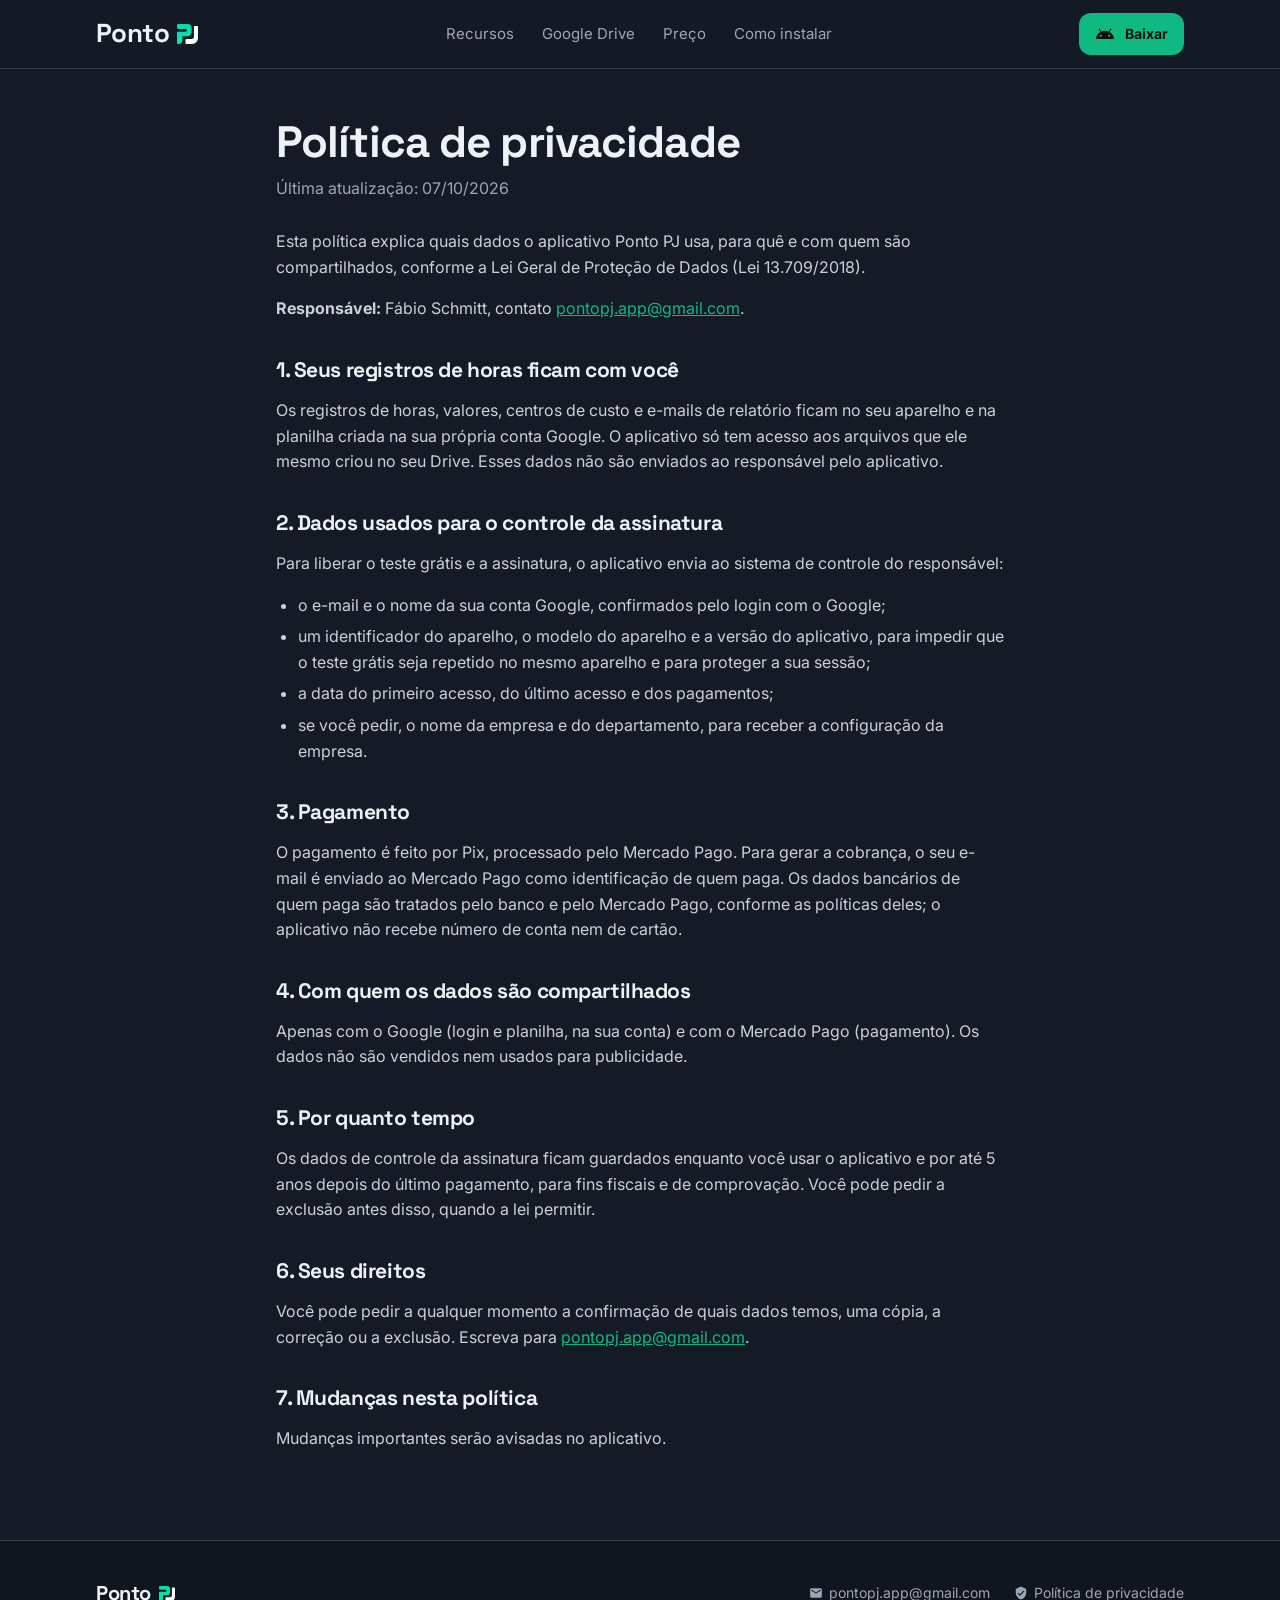
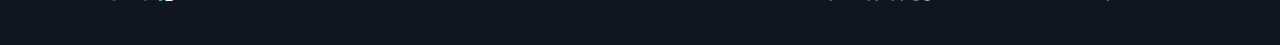
==== privacidade.html @ 57345342 "Site: marca como no app ("Ponto" + monograma PJ), sem o ícone e o PJ repetidos Co-Authored-By: Claud" ====
<!doctype html>
<html lang="pt-BR">
<head>
<meta charset="utf-8">
<meta name="viewport" content="width=device-width, initial-scale=1">
<title>Política de privacidade · Ponto PJ</title>
<meta name="description" content="Quais dados o Ponto PJ usa, para quê e com quem são compartilhados.">
<meta name="theme-color" content="#141B26">
<link rel="icon" href="icone.svg" type="image/svg+xml">
<link rel="preconnect" href="https://fonts.googleapis.com">
<link rel="preconnect" href="https://fonts.gstatic.com" crossorigin>
<link rel="stylesheet" href="https://fonts.googleapis.com/css2?family=Inter:wght@400;500;600;700&family=Space+Grotesk:wght@700&family=Noto+Sans+Mono:wght@400;700&display=swap">
<link rel="stylesheet" href="estilo.css?v=6">
</head>
<body>

<svg width="0" height="0" style="position:absolute" aria-hidden="true">
  <symbol id="i-mail" viewBox="0 0 24 24"><path d="M20,4H4c-1.1,0 -1.99,0.9 -1.99,2L2,18c0,1.1 0.9,2 2,2h16c1.1,0 2,-0.9 2,-2V6c0,-1.1 -0.9,-2 -2,-2zM20,8l-8,5 -8,-5V6l8,5 8,-5v2z"/></symbol>
  <symbol id="i-escudo" viewBox="0 0 24 24"><path d="M12,1L3,5v6c0,5.55 3.84,10.74 9,12 5.16,-1.26 9,-6.45 9,-12V5l-9,-4zM10,17l-4,-4 1.41,-1.41L10,14.17l6.59,-6.59L18,9l-8,8z"/></symbol>
  <symbol id="i-android" viewBox="0 0 24 24"><path d="M17.6,9.48l1.84,-3.18c0.16,-0.31 0.04,-0.69 -0.26,-0.85c-0.29,-0.15 -0.65,-0.06 -0.83,0.22l-1.88,3.24c-2.86,-1.21 -6.08,-1.21 -8.94,0L5.65,5.67c-0.19,-0.29 -0.58,-0.38 -0.87,-0.2C4.5,5.65 4.41,6.01 4.56,6.3L6.4,9.48C3.3,11.25 1.28,14.44 1,18h22C22.72,14.44 20.7,11.25 17.6,9.48zM7,15.25c-0.69,0 -1.25,-0.56 -1.25,-1.25c0,-0.69 0.56,-1.25 1.25,-1.25S8.25,13.31 8.25,14C8.25,14.69 7.69,15.25 7,15.25zM17,15.25c-0.69,0 -1.25,-0.56 -1.25,-1.25c0,-0.69 0.56,-1.25 1.25,-1.25s1.25,0.56 1.25,1.25C18.25,14.69 17.69,15.25 17,15.25z"/></symbol>
</svg>

<header>
  <div class="largura">
    <a class="marca" href="./">Ponto<img src="monograma.svg" alt="PJ"></a>
    <nav>
      <a href="./#recursos">Recursos</a>
      <a href="./#drive">Google Drive</a>
      <a href="./#preco">Preço</a>
      <a href="./#instalar">Como instalar</a>
    </nav>
    <a class="botao pequeno" href="./#baixar"><svg class="i"><use href="#i-android"/></svg>Baixar</a>
  </div>
</header>

<main class="documento">
  <h1>Política de privacidade</h1>
  <p class="data">Última atualização: 07/10/2026</p>

<p>Esta política explica quais dados o aplicativo Ponto PJ usa, para quê e com quem são compartilhados,
  conforme a Lei Geral de Proteção de Dados (Lei 13.709/2018).</p>
<p><b>Responsável:</b> Fábio Schmitt, contato <a href="mailto:pontopj.app@gmail.com">pontopj.app@gmail.com</a>.</p>

<h2>1. Seus registros de horas ficam com você</h2>
<p>Os registros de horas, valores, centros de custo e e-mails de relatório ficam no seu aparelho e na planilha
  criada na sua própria conta Google. O aplicativo só tem acesso aos arquivos que ele mesmo criou no seu Drive.
  Esses dados não são enviados ao responsável pelo aplicativo.</p>

<h2>2. Dados usados para o controle da assinatura</h2>
<p>Para liberar o teste grátis e a assinatura, o aplicativo envia ao sistema de controle do responsável:</p>
<ul>
  <li>o e-mail e o nome da sua conta Google, confirmados pelo login com o Google;</li>
  <li>um identificador do aparelho, o modelo do aparelho e a versão do aplicativo, para impedir que o teste
    grátis seja repetido no mesmo aparelho e para proteger a sua sessão;</li>
  <li>a data do primeiro acesso, do último acesso e dos pagamentos;</li>
  <li>se você pedir, o nome da empresa e do departamento, para receber a configuração da empresa.</li>
</ul>

<h2>3. Pagamento</h2>
<p>O pagamento é feito por Pix, processado pelo Mercado Pago. Para gerar a cobrança, o seu e-mail é enviado ao
  Mercado Pago como identificação de quem paga. Os dados bancários de quem paga são tratados pelo banco e pelo
  Mercado Pago, conforme as políticas deles; o aplicativo não recebe número de conta nem de cartão.</p>

<h2>4. Com quem os dados são compartilhados</h2>
<p>Apenas com o Google (login e planilha, na sua conta) e com o Mercado Pago (pagamento). Os dados não são
  vendidos nem usados para publicidade.</p>

<h2>5. Por quanto tempo</h2>
<p>Os dados de controle da assinatura ficam guardados enquanto você usar o aplicativo e por até 5 anos depois do
  último pagamento, para fins fiscais e de comprovação. Você pode pedir a exclusão antes disso, quando a lei
  permitir.</p>

<h2>6. Seus direitos</h2>
<p>Você pode pedir a qualquer momento a confirmação de quais dados temos, uma cópia, a correção ou a exclusão.
  Escreva para <a href="mailto:pontopj.app@gmail.com">pontopj.app@gmail.com</a>.</p>

<h2>7. Mudanças nesta política</h2>
<p>Mudanças importantes serão avisadas no aplicativo.</p>
</main>

<footer>
  <div class="largura">
    <a class="marca" href="./">Ponto<img src="monograma.svg" alt="PJ"></a>
    <div class="links">
      <a href="mailto:pontopj.app@gmail.com"><svg class="i"><use href="#i-mail"/></svg>pontopj.app@gmail.com</a>
      <a href="privacidade.html" class="atual"><svg class="i"><use href="#i-escudo"/></svg>Política de privacidade</a>
    </div>
  </div>
</footer>
</body>
</html>
---- estilo.css ----
/* Mesmas cores do app (res/values/colors.xml) */
:root {
  --bg: #141B26; --bg2: #10161F; --panel: #1C2532; --panel2: #232E3D; --line: #2F3B4C;
  --ink: #EEF1F5; --ink-dim: #9AA7B8; --ink-soft: #C9D1DC;
  --run: #10B981; --run-dim: #0D3D31; --stop: #E2574C; --stop-dim: #4A2320;
  --amber: #E0A13A; --amber-dim: #4A3A1A;
  --titulo: "Space Grotesk", system-ui, sans-serif;
  --mono: "Noto Sans Mono", ui-monospace, "Droid Sans Mono", monospace;
}
* { box-sizing: border-box; }
html { -webkit-text-size-adjust: 100%; scroll-behavior: smooth; }
body { margin: 0; background: var(--bg); color: var(--ink); font: 16px/1.6 Inter, system-ui, -apple-system, "Segoe UI", Roboto, sans-serif; -webkit-font-smoothing: antialiased; }
a { color: var(--run); }
svg.i { width: 1em; height: 1em; fill: currentColor; flex: none; }
.largura { max-width: 1120px; margin: 0 auto; padding: 0 16px; }
section { padding: 80px 0; }
.alt { background: var(--bg2); border-top: 1px solid var(--line); border-bottom: 1px solid var(--line); }
h1, h2, h3 { font-family: var(--titulo); line-height: 1.15; letter-spacing: -0.02em; margin: 0; }
h2 { font-size: clamp(28px, 4vw, 38px); margin-bottom: 12px; }
.centro { text-align: center; max-width: 760px; margin: 0 auto 48px; }
.centro p { color: var(--ink-dim); font-size: 18px; margin: 0; text-wrap: balance; }
.selo { display: inline-flex; align-items: center; gap: 8px; padding: 6px 14px; border-radius: 999px; font-size: 13px; font-weight: 600;
  background: var(--run-dim); color: var(--run); border: 1px solid rgba(16,185,129,.35); margin-bottom: 20px; }
.selo .ponto { width: 8px; height: 8px; border-radius: 50%; background: var(--run); animation: pulsa 1.6s ease-in-out infinite; }
@keyframes pulsa { 50% { opacity: .35; } }

.botao { display: inline-flex; align-items: center; justify-content: center; gap: 10px; background: var(--run); color: #08130F;
  font-weight: 700; text-decoration: none; padding: 15px 26px; border-radius: 14px; transition: filter .15s, transform .15s;
  box-shadow: 0 10px 30px -10px rgba(16,185,129,.6); }
.botao:hover { filter: brightness(1.08); transform: translateY(-1px); }
.botao svg { width: 20px; height: 20px; }
.botao.pequeno { padding: 10px 16px; border-radius: 12px; font-size: 14px; box-shadow: none; }
.botao.sec { background: var(--panel); color: var(--ink-soft); border: 1px solid var(--line); box-shadow: none; font-weight: 600; }

/* Topo */
header { position: sticky; top: 0; z-index: 10; background: rgba(20,27,38,.85); backdrop-filter: blur(12px); -webkit-backdrop-filter: blur(12px); border-bottom: 1px solid var(--line); }
header .largura { height: 68px; display: flex; align-items: center; justify-content: space-between; gap: 16px; }
.marca { display: flex; align-items: center; gap: 8px; text-decoration: none; color: var(--ink); font-family: var(--titulo); font-weight: 700; font-size: 26px; letter-spacing: -0.02em; }
.marca img { height: 0.75em; width: auto; }
header nav { display: none; gap: 28px; font-size: 15px; }
header nav a { color: var(--ink-dim); text-decoration: none; }
header nav a:hover { color: var(--ink); }
@media (min-width: 860px) { header nav { display: flex; } }

/* Abertura */
.abertura { position: relative; overflow: hidden; padding: 56px 0 80px; }
.abertura::before { content: ""; position: absolute; inset: -20% -10% auto auto; width: 720px; height: 720px; pointer-events: none;
  background: radial-gradient(circle, rgba(16,185,129,.16), transparent 65%); }
.abertura .largura { position: relative; display: grid; gap: 56px; align-items: center; }
@media (min-width: 960px) { .abertura .largura { grid-template-columns: 1.25fr 1fr; } }
.abertura h1 { font-size: clamp(36px, 6vw, 58px); margin-bottom: 20px; }
.abertura h1 span { color: var(--run); }
.abertura .lead { color: var(--ink-dim); font-size: 19px; max-width: 580px; margin: 0 0 32px; }
.acoes { display: flex; flex-wrap: wrap; gap: 12px; }
.nota { color: var(--ink-dim); font-size: 14px; margin-top: 14px; }

/* Celular: a tela principal do app (activity_main.xml) */
.celular { justify-self: center; width: 100%; max-width: 340px; background: #0A0F16; border: 1px solid #344155; border-radius: 44px; padding: 10px;
  box-shadow: 0 40px 80px -30px rgba(0,0,0,.8), 0 0 0 6px #1A222E; }
.tela { background: var(--bg); border-radius: 35px; overflow: hidden; height: 640px; position: relative; font-family: Roboto, system-ui, sans-serif; }
.tela::after { content: ""; position: absolute; left: 0; right: 0; bottom: 0; height: 70px; background: linear-gradient(transparent, var(--bg)); }
.barra-status { display: flex; justify-content: space-between; align-items: center; padding: 12px 22px 0; font-size: 12px; color: var(--ink); }
.barra-status .camera { width: 10px; height: 10px; border-radius: 50%; background: #05080C; }
.barra-status .icones { display: flex; gap: 5px; align-items: center; }
.barra-status svg { width: 13px; height: 13px; fill: var(--ink); }
.app { padding: 4px 14px 14px; }
.app-topo { display: flex; align-items: center; padding: 10px 0 8px; }
.app-nome { font-family: var(--titulo); font-weight: 700; font-size: 23px; letter-spacing: -0.02em; line-height: 1; }
.app-nome span { color: var(--run); margin-left: 5px; }
.app-data { display: flex; align-items: center; gap: 5px; margin-top: 4px; font: 9px var(--mono); letter-spacing: .12em; color: var(--ink-dim); text-transform: uppercase; }
.app-data svg { width: 10px; height: 10px; fill: var(--run); }
.app-topo .botoes { margin-left: auto; display: flex; gap: 14px; padding-right: 6px; }
.app-topo .botoes svg { width: 19px; height: 19px; fill: var(--ink-dim); }
.card { background: var(--panel); border: 1px solid var(--line); border-radius: 13px; }
.relogio { padding: 18px 12px; }
.relogio .linha { display: flex; gap: 7px; }
.inicio { flex: 1; background: var(--panel2); border: 1px solid var(--line); border-radius: 13px; padding: 7px 9px; display: flex; flex-direction: column; justify-content: center; }
.inicio small { font-size: 10px; color: var(--ink-dim); }
.inicio b { font: 700 19px var(--mono); color: var(--amber); }
.punch { flex: 1.8; background: var(--stop-dim); border: 2px solid var(--stop); border-radius: 13px; padding: 7px 8px; text-align: center; }
.punch small { display: block; font-size: 10px; color: var(--ink-dim); }
.punch b { font: 700 23px var(--mono); }
.locais { display: flex; margin-top: 16px; }
.locais div { flex: 1; text-align: center; border: 2px solid var(--line); padding: 7px 2px; font-size: 11px; color: var(--ink-dim); line-height: 1.35; }
.locais div + div { margin-left: -2px; }
.locais div:first-child { border-radius: 13px 0 0 13px; }
.locais div:last-child { border-radius: 0 13px 13px 0; }
.locais svg { display: block; margin: 0 auto 2px; width: 17px; height: 17px; fill: currentColor; }
.locais em { font: normal 9px var(--mono); }
.locais .on { background: var(--amber); border-color: var(--amber); color: var(--bg); position: relative; }
.meses { display: flex; align-items: center; gap: 6px; margin-top: 12px; }
.chip { font: 11px var(--mono); padding: 5px 11px; border-radius: 999px; background: var(--panel2); color: var(--ink-dim); }
.chip.on { background: var(--run); color: var(--bg); }
.chip.enviar { margin-left: auto; background: var(--amber); color: var(--bg); font-weight: 700; display: flex; align-items: center; gap: 5px; }
.chip.enviar svg { width: 12px; height: 12px; fill: var(--bg); }
.mes { margin-top: 7px; padding: 11px 14px; display: flex; align-items: center; font-family: var(--mono); }
.mes small { display: block; font-size: 9px; letter-spacing: .08em; color: var(--ink-dim); }
.mes .h { font-size: 12px; }
.mes .valor { margin-left: auto; text-align: right; }
.mes .valor b { display: block; font-size: 16px; color: var(--run); }
.hist { display: flex; justify-content: space-between; margin: 16px 2px 8px; font-size: 11px; }
.hist b { color: var(--ink-dim); letter-spacing: .08em; }
.hist span { font: 9px var(--mono); color: var(--ink-dim); }
.reg { padding: 11px 12px; margin-bottom: 5px; font-size: 10px; color: var(--ink-dim); }
.reg b { display: block; color: var(--ink); font-size: 12px; margin-bottom: 2px; }
.reg .l { display: flex; justify-content: space-between; align-items: center; }
.reg .v { font-family: var(--mono); color: var(--run); }
.reg .d { font: 12px var(--mono); color: var(--amber); }

/* Recursos */
.grade { display: grid; gap: 16px; }
@media (min-width: 640px) { .grade { grid-template-columns: repeat(2, 1fr); } }
@media (min-width: 1040px) { .grade { grid-template-columns: repeat(4, 1fr); } .recurso { padding: 24px; } }
.recurso { background: var(--panel); border: 1px solid var(--line); border-radius: 20px; padding: 28px; transition: border-color .2s, transform .2s; }
.recurso:hover { border-color: rgba(16,185,129,.5); transform: translateY(-2px); }
.recurso .ic { width: 50px; height: 50px; border-radius: 14px; background: var(--run-dim); color: var(--run); display: grid; place-items: center; margin-bottom: 18px; }
.recurso .ic svg { width: 26px; height: 26px; }
.recurso.ambar .ic { background: var(--amber-dim); color: var(--amber); }
.recurso h3 { font-size: 19px; margin-bottom: 8px; }
.recurso p { color: var(--ink-dim); font-size: 15px; margin: 0; }

/* Google Drive */
.drive { display: grid; gap: 40px; align-items: center; background: linear-gradient(135deg, var(--panel), var(--panel2)); border: 1px solid var(--line);
  border-radius: 28px; padding: clamp(28px, 5vw, 56px); position: relative; overflow: hidden; }
@media (min-width: 900px) { .drive { grid-template-columns: 1.3fr 1fr; } }
.drive p { color: var(--ink-soft); font-size: 17px; margin: 0 0 24px; }
.lista { list-style: none; padding: 0; margin: 0; display: grid; gap: 12px; }
@media (min-width: 600px) { .lista.duas { grid-template-columns: 1fr 1fr; } }
.lista li { display: flex; gap: 10px; align-items: flex-start; color: var(--ink-soft); font-size: 15px; }
.lista svg { color: var(--run); width: 20px; height: 20px; margin-top: 2px; }
.planilha { background: #0E141C; border: 1px solid var(--line); border-radius: 16px; overflow: hidden; font: 12px var(--mono); }
.planilha .topo { display: flex; align-items: center; gap: 8px; padding: 12px 14px; border-bottom: 1px solid var(--line); color: var(--ink-soft); font-family: Inter, sans-serif; font-size: 13px; }
.planilha .topo svg { width: 18px; height: 18px; color: #22A565; }
.planilha table { width: 100%; border-collapse: collapse; }
.planilha th, .planilha td { padding: 8px 10px; border-bottom: 1px solid #1E2733; text-align: left; white-space: nowrap; }
.planilha th { color: var(--ink-dim); font-weight: 400; background: #121A24; }
.planilha td.n { text-align: right; color: var(--amber); }
.planilha .abas { display: flex; gap: 2px; padding: 8px 10px; }
.planilha .abas span { padding: 3px 10px; border-radius: 6px; color: var(--ink-dim); }
.planilha .abas .on { background: var(--run-dim); color: var(--run); }

/* Preço */
.preco { max-width: 440px; margin: 0 auto; background: var(--panel); border: 2px solid rgba(16,185,129,.55); border-radius: 28px; padding: 40px 32px 32px; position: relative;
  box-shadow: 0 30px 60px -30px rgba(16,185,129,.35); }
.preco .faixa { position: absolute; top: -14px; left: 50%; transform: translateX(-50%); background: var(--run); color: #08130F; font-weight: 700; font-size: 12px;
  letter-spacing: .08em; text-transform: uppercase; padding: 5px 16px; border-radius: 999px; white-space: nowrap; }
.preco .valor { text-align: center; font-family: var(--titulo); font-size: 52px; font-weight: 700; letter-spacing: -0.03em; line-height: 1; margin: 6px 0; }
.preco .valor small { font: 500 16px Inter, sans-serif; color: var(--ink-dim); letter-spacing: 0; }
.preco .teste { text-align: center; color: var(--run); font-weight: 600; margin: 0 0 28px; }
.preco .lista { margin-bottom: 28px; }
.preco .botao { width: 100%; }
.preco .rodape { text-align: center; color: var(--ink-dim); font-size: 13px; margin: 14px 0 0; }

/* Instalação */
.passos { display: grid; gap: 16px; grid-template-columns: repeat(auto-fit, minmax(230px, 1fr)); counter-reset: passo; }
.passo { background: var(--panel); border: 1px solid var(--line); border-radius: 20px; padding: 24px; }
.passo::before { counter-increment: passo; content: counter(passo); display: grid; place-items: center; width: 38px; height: 38px; border-radius: 12px;
  background: var(--run-dim); color: var(--run); font: 700 18px var(--titulo); margin-bottom: 14px; }
.passo h3 { font-size: 17px; margin-bottom: 6px; }
.passo p { color: var(--ink-dim); font-size: 15px; margin: 0; }
.passo b { color: var(--ink); font-weight: 600; }
code { font-family: var(--mono); font-size: .9em; background: var(--panel2); color: var(--run); padding: 2px 6px; border-radius: 6px; }
.baixar { text-align: center; margin-top: 44px; }
.baixar .nota { margin-top: 12px; }
.atualiza { display: flex; gap: 14px; align-items: flex-start; max-width: 680px; margin: 40px auto 0; background: var(--run-dim); border: 1px solid rgba(16,185,129,.35);
  border-radius: 16px; padding: 16px 18px; color: var(--ink-soft); font-size: 15px; }
.atualiza .bola { flex: none; width: 34px; height: 34px; border-radius: 50%; background: var(--run); display: grid; place-items: center; }
.atualiza .bola svg { width: 18px; height: 18px; fill: #08130F; }

footer { background: var(--bg2); border-top: 1px solid var(--line); padding: 36px 0; color: var(--ink-dim); font-size: 14px; }
footer .largura { display: flex; flex-wrap: wrap; gap: 16px 28px; align-items: center; justify-content: space-between; }
footer .links { display: flex; flex-wrap: wrap; gap: 12px 24px; }
footer a { color: var(--ink-dim); text-decoration: none; display: inline-flex; align-items: center; gap: 6px; }
footer a:hover { color: var(--ink); }
footer .marca { font-size: 20px; }

/* Páginas de texto (política de privacidade) */
.documento { max-width: 760px; margin: 0 auto; padding: 48px 16px 72px; }
.documento h1 { font-size: clamp(32px, 6vw, 44px); margin-bottom: 8px; }
.documento h2 { font-size: 21px; margin: 36px 0 10px; }
.documento .data { color: var(--ink-dim); margin: 0 0 28px; }
.documento p, .documento li { color: var(--ink-soft); }
.documento ul { padding-left: 22px; }
.documento li { margin-bottom: 6px; }
header nav a.atual { color: var(--ink); }

/* Celular estreito: a planilha de exemplo cabe sem cortar a coluna de horas */
@media (max-width: 480px) {
  .planilha { font-size: 10.5px; }
  .planilha th, .planilha td { padding: 7px 6px; }
  .drive { padding: 24px 16px; }
}
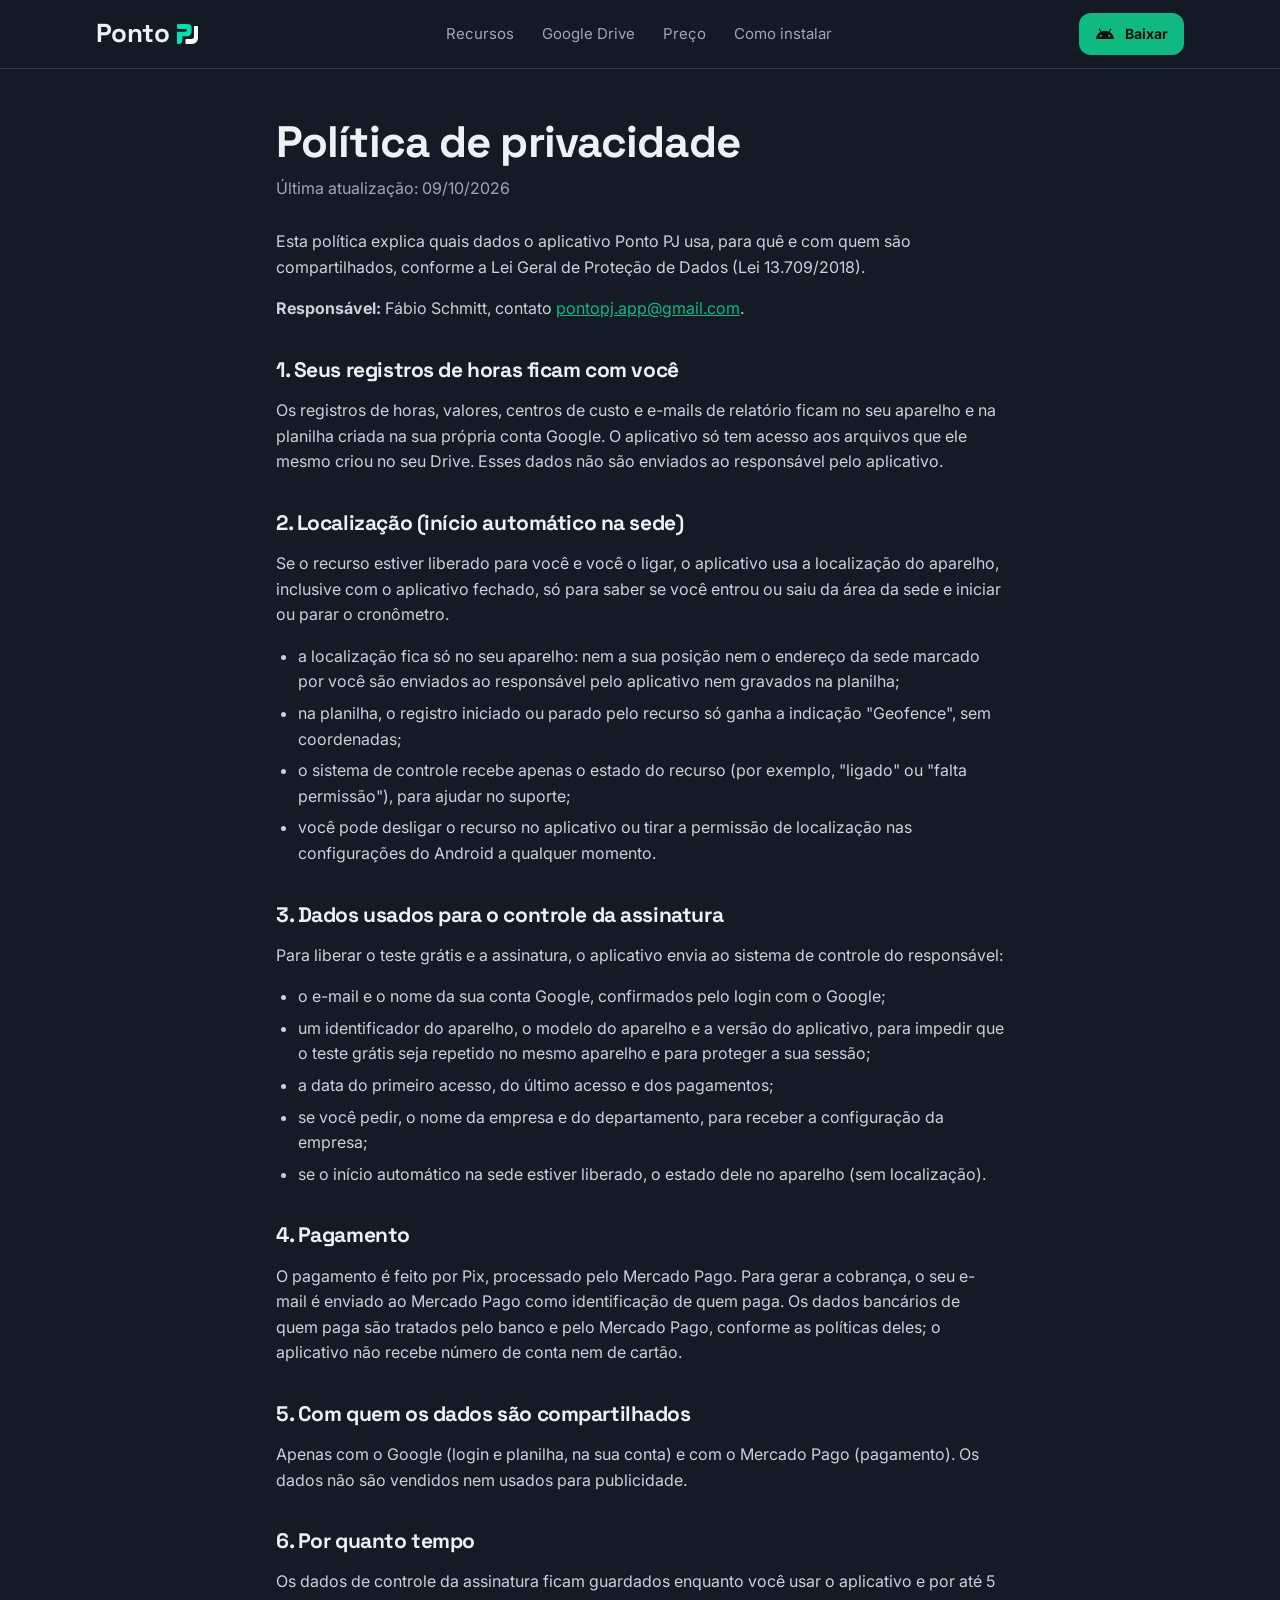
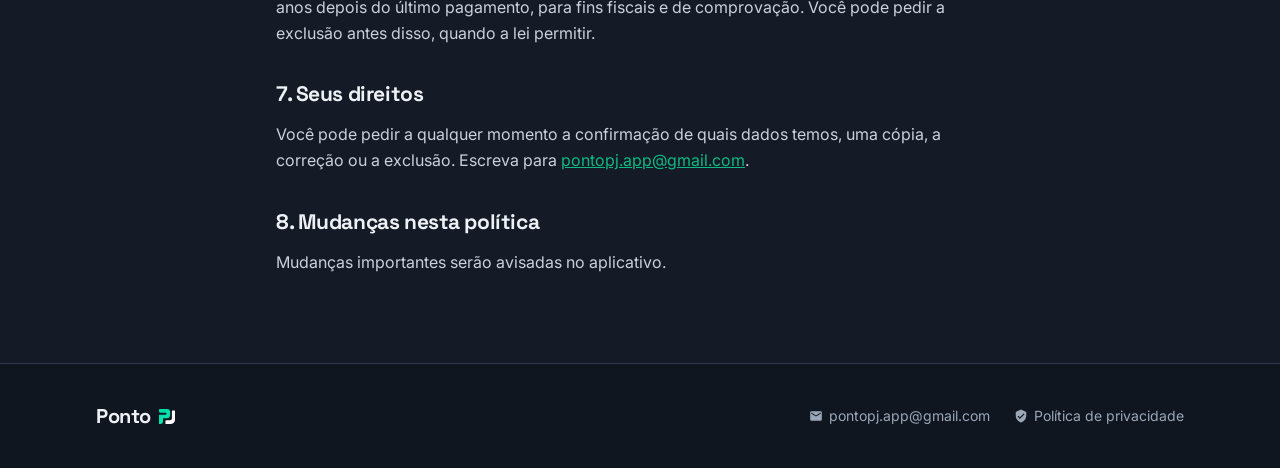
==== commit f998404d: "Política de privacidade: localização do início automático na sede (versão 4.0)" ====
--- a/privacidade.html
+++ b/privacidade.html
@@ -10,7 +10,14 @@
 <link rel="preconnect" href="https://fonts.googleapis.com">
 <link rel="preconnect" href="https://fonts.gstatic.com" crossorigin>
 <link rel="stylesheet" href="https://fonts.googleapis.com/css2?family=Inter:wght@400;500;600;700&family=Space+Grotesk:wght@700&family=Noto+Sans+Mono:wght@400;700&display=swap">
-<link rel="stylesheet" href="estilo.css?v=6">
+<script>
+  // Navegadores antigos (ex.: Samsung Internet do Android 8) não têm gap em flex: o estilo.css usa margens no lugar
+  (function () { var d = document.createElement('div'); d.style.cssText = 'display:flex;flex-direction:column;row-gap:1px;position:absolute';
+    d.appendChild(document.createElement('div')); d.appendChild(document.createElement('div'));
+    document.documentElement.appendChild(d); var tem = d.scrollHeight === 1; d.parentNode.removeChild(d);
+    if (!tem) document.documentElement.className += ' sem-gap'; })();
+</script>
+<link rel="stylesheet" href="estilo.css?v=10">
 </head>
 <body>
 
@@ -35,7 +42,7 @@
 
 <main class="documento">
   <h1>Política de privacidade</h1>
-  <p class="data">Última atualização: 07/10/2026</p>
+  <p class="data">Última atualização: 09/10/2026</p>
 
 <p>Esta política explica quais dados o aplicativo Ponto PJ usa, para quê e com quem são compartilhados,
   conforme a Lei Geral de Proteção de Dados (Lei 13.709/2018).</p>
@@ -46,35 +53,49 @@
   criada na sua própria conta Google. O aplicativo só tem acesso aos arquivos que ele mesmo criou no seu Drive.
   Esses dados não são enviados ao responsável pelo aplicativo.</p>
 
-<h2>2. Dados usados para o controle da assinatura</h2>
+<h2>2. Localização (início automático na sede)</h2>
+<p>Se o recurso estiver liberado para você e você o ligar, o aplicativo usa a localização do aparelho, inclusive
+  com o aplicativo fechado, só para saber se você entrou ou saiu da área da sede e iniciar ou parar o cronômetro.</p>
+<ul>
+  <li>a localização fica só no seu aparelho: nem a sua posição nem o endereço da sede marcado por você são
+    enviados ao responsável pelo aplicativo nem gravados na planilha;</li>
+  <li>na planilha, o registro iniciado ou parado pelo recurso só ganha a indicação "Geofence", sem coordenadas;</li>
+  <li>o sistema de controle recebe apenas o estado do recurso (por exemplo, "ligado" ou "falta permissão"), para
+    ajudar no suporte;</li>
+  <li>você pode desligar o recurso no aplicativo ou tirar a permissão de localização nas configurações do
+    Android a qualquer momento.</li>
+</ul>
+
+<h2>3. Dados usados para o controle da assinatura</h2>
 <p>Para liberar o teste grátis e a assinatura, o aplicativo envia ao sistema de controle do responsável:</p>
 <ul>
   <li>o e-mail e o nome da sua conta Google, confirmados pelo login com o Google;</li>
   <li>um identificador do aparelho, o modelo do aparelho e a versão do aplicativo, para impedir que o teste
     grátis seja repetido no mesmo aparelho e para proteger a sua sessão;</li>
   <li>a data do primeiro acesso, do último acesso e dos pagamentos;</li>
-  <li>se você pedir, o nome da empresa e do departamento, para receber a configuração da empresa.</li>
+  <li>se você pedir, o nome da empresa e do departamento, para receber a configuração da empresa;</li>
+  <li>se o início automático na sede estiver liberado, o estado dele no aparelho (sem localização).</li>
 </ul>
 
-<h2>3. Pagamento</h2>
+<h2>4. Pagamento</h2>
 <p>O pagamento é feito por Pix, processado pelo Mercado Pago. Para gerar a cobrança, o seu e-mail é enviado ao
   Mercado Pago como identificação de quem paga. Os dados bancários de quem paga são tratados pelo banco e pelo
   Mercado Pago, conforme as políticas deles; o aplicativo não recebe número de conta nem de cartão.</p>
 
-<h2>4. Com quem os dados são compartilhados</h2>
+<h2>5. Com quem os dados são compartilhados</h2>
 <p>Apenas com o Google (login e planilha, na sua conta) e com o Mercado Pago (pagamento). Os dados não são
   vendidos nem usados para publicidade.</p>
 
-<h2>5. Por quanto tempo</h2>
+<h2>6. Por quanto tempo</h2>
 <p>Os dados de controle da assinatura ficam guardados enquanto você usar o aplicativo e por até 5 anos depois do
   último pagamento, para fins fiscais e de comprovação. Você pode pedir a exclusão antes disso, quando a lei
   permitir.</p>
 
-<h2>6. Seus direitos</h2>
+<h2>7. Seus direitos</h2>
 <p>Você pode pedir a qualquer momento a confirmação de quais dados temos, uma cópia, a correção ou a exclusão.
   Escreva para <a href="mailto:pontopj.app@gmail.com">pontopj.app@gmail.com</a>.</p>
 
-<h2>7. Mudanças nesta política</h2>
+<h2>8. Mudanças nesta política</h2>
 <p>Mudanças importantes serão avisadas no aplicativo.</p>
 </main>
 
--- a/estilo.css
+++ b/estilo.css
@@ -3,7 +3,7 @@
   --bg: #141B26; --bg2: #10161F; --panel: #1C2532; --panel2: #232E3D; --line: #2F3B4C;
   --ink: #EEF1F5; --ink-dim: #9AA7B8; --ink-soft: #C9D1DC;
   --run: #10B981; --run-dim: #0D3D31; --stop: #E2574C; --stop-dim: #4A2320;
-  --amber: #E0A13A; --amber-dim: #4A3A1A;
+  --amber: #E0A13A; --amber-dim: #4A3A1A; --pilula: #2C384A;
   --titulo: "Space Grotesk", system-ui, sans-serif;
   --mono: "Noto Sans Mono", ui-monospace, "Droid Sans Mono", monospace;
 }
@@ -44,15 +44,28 @@
 
 /* Abertura */
 .abertura { position: relative; overflow: hidden; padding: 56px 0 80px; }
-.abertura::before { content: ""; position: absolute; inset: -20% -10% auto auto; width: 720px; height: 720px; pointer-events: none;
+.abertura::before { content: ""; position: absolute; top: -20%; right: -10%; width: 720px; height: 720px; pointer-events: none;
   background: radial-gradient(circle, rgba(16,185,129,.16), transparent 65%); }
-.abertura .largura { position: relative; display: grid; gap: 56px; align-items: center; }
-@media (min-width: 960px) { .abertura .largura { grid-template-columns: 1.25fr 1fr; } }
+/* Celular: título e frase curta, a tela do app e depois os botões (o Baixar também fica no cabeçalho).
+   Computador: texto e botões à esquerda, o app à direita */
+.abertura .largura { position: relative; display: grid; grid-gap: 28px; gap: 28px; grid-template-areas: "texto" "celular" "acoes"; }
+.abertura-texto { grid-area: texto; }
+.abertura-acoes { grid-area: acoes; }
+.abertura .celular { grid-area: celular; }
+.abertura .lead .longo { display: none; }
+@media (min-width: 960px) {
+  .abertura .largura { grid-template-columns: 1.25fr 1fr; grid-template-areas: "texto celular" "acoes celular"; grid-column-gap: 56px; column-gap: 56px; grid-row-gap: 0; row-gap: 0; }
+  .abertura-texto { align-self: end; }
+  .abertura-acoes { align-self: start; }
+  .abertura .lead .longo { display: inline; }
+  .abertura .lead .curto { display: none; }
+}
 .abertura h1 { font-size: clamp(36px, 6vw, 58px); margin-bottom: 20px; }
 .abertura h1 span { color: var(--run); }
 .abertura .lead { color: var(--ink-dim); font-size: 19px; max-width: 580px; margin: 0 0 32px; }
 .acoes { display: flex; flex-wrap: wrap; gap: 12px; }
 .nota { color: var(--ink-dim); font-size: 14px; margin-top: 14px; }
+@media (max-width: 959px) { .abertura { padding-top: 28px; } .abertura .selo { margin-bottom: 14px; } .abertura h1 { margin-bottom: 12px; } .abertura .lead { font-size: 17px; margin-bottom: 0; } }
 
 /* Celular: a tela principal do app (activity_main.xml) */
 .celular { justify-self: center; width: 100%; max-width: 340px; background: #0A0F16; border: 1px solid #344155; border-radius: 44px; padding: 10px;
@@ -66,9 +79,18 @@
 .app { padding: 4px 14px 14px; }
 .app-topo { display: flex; align-items: center; padding: 10px 0 8px; }
 .app-nome { font-family: var(--titulo); font-weight: 700; font-size: 23px; letter-spacing: -0.02em; line-height: 1; }
-.app-nome span { color: var(--run); margin-left: 5px; }
-.app-data { display: flex; align-items: center; gap: 5px; margin-top: 4px; font: 9px var(--mono); letter-spacing: .12em; color: var(--ink-dim); text-transform: uppercase; }
-.app-data svg { width: 10px; height: 10px; fill: var(--run); }
+.app-nome { display: flex; align-items: center; gap: 6.5px; }
+.app-nome img { height: 0.75em; width: auto; }
+/* Data de hoje numa aba presa ao cartão do relógio, como no app */
+.aba-data { display: inline-flex; align-items: center; gap: 6px; position: relative; z-index: 1; margin-bottom: -1px; padding: 6px 10px 7px;
+  background: var(--panel); border: 1px solid var(--line); border-bottom: 0; border-radius: 10px 10px 0 0;
+  font: 9px var(--mono); letter-spacing: .12em; color: var(--ink); text-transform: uppercase; }
+.aba-data svg { width: 10.5px; height: 10.5px; fill: var(--run); }
+.topo-relogio { display: flex; align-items: center; }
+.topo-relogio + .relogio { border-top-left-radius: 0; }
+/* Horas de hoje à direita da aba da data */
+.hoje { margin-left: auto; padding-right: 3px; font: 9px var(--mono); letter-spacing: .12em; color: var(--ink-dim); }
+.hoje b { margin-left: 6px; font-size: 11px; font-weight: 400; letter-spacing: 0; color: var(--ink); }
 .app-topo .botoes { margin-left: auto; display: flex; gap: 14px; padding-right: 6px; }
 .app-topo .botoes svg { width: 19px; height: 19px; fill: var(--ink-dim); }
 .card { background: var(--panel); border: 1px solid var(--line); border-radius: 13px; }
@@ -76,18 +98,18 @@
 .relogio .linha { display: flex; gap: 7px; }
 .inicio { flex: 1; background: var(--panel2); border: 1px solid var(--line); border-radius: 13px; padding: 7px 9px; display: flex; flex-direction: column; justify-content: center; }
 .inicio small { font-size: 10px; color: var(--ink-dim); }
+.inicio small svg { width: 10px; height: 10px; margin-left: 4px; vertical-align: -1px; fill: var(--run); }
 .inicio b { font: 700 19px var(--mono); color: var(--amber); }
 .punch { flex: 1.8; background: var(--stop-dim); border: 2px solid var(--stop); border-radius: 13px; padding: 7px 8px; text-align: center; }
 .punch small { display: block; font-size: 10px; color: var(--ink-dim); }
 .punch b { font: 700 23px var(--mono); }
-.locais { display: flex; margin-top: 16px; }
-.locais div { flex: 1; text-align: center; border: 2px solid var(--line); padding: 7px 2px; font-size: 11px; color: var(--ink-dim); line-height: 1.35; }
-.locais div + div { margin-left: -2px; }
-.locais div:first-child { border-radius: 13px 0 0 13px; }
-.locais div:last-child { border-radius: 0 13px 13px 0; }
+/* Local/Tipo: trilho escuro; o escolhido é uma pílula clara com o ícone verde e o nome em negrito */
+.locais { display: flex; gap: 3px; margin-top: 16px; padding: 3px; background: var(--bg); border-radius: 12px; }
+.locais div { flex: 1; text-align: center; padding: 7px 2px; border-radius: 9px; font-size: 11px; color: var(--ink-dim); line-height: 1.35; }
 .locais svg { display: block; margin: 0 auto 2px; width: 17px; height: 17px; fill: currentColor; }
 .locais em { font: normal 9px var(--mono); }
-.locais .on { background: var(--amber); border-color: var(--amber); color: var(--bg); position: relative; }
+.locais .on { background: var(--pilula); color: var(--ink); font-weight: 700; }
+.locais .on svg { fill: var(--run); }
 .meses { display: flex; align-items: center; gap: 6px; margin-top: 12px; }
 .chip { font: 11px var(--mono); padding: 5px 11px; border-radius: 999px; background: var(--panel2); color: var(--ink-dim); }
 .chip.on { background: var(--run); color: var(--bg); }
@@ -105,7 +127,7 @@
 .reg b { display: block; color: var(--ink); font-size: 12px; margin-bottom: 2px; }
 .reg .l { display: flex; justify-content: space-between; align-items: center; }
 .reg .v { font-family: var(--mono); color: var(--run); }
-.reg .d { font: 12px var(--mono); color: var(--amber); }
+.reg .d { font: 700 12px var(--mono); color: var(--amber); }
 
 /* Recursos */
 .grade { display: grid; gap: 16px; }
@@ -190,3 +212,27 @@
   .planilha th, .planilha td { padding: 7px 6px; }
   .drive { padding: 24px 16px; }
 }
+
+/* Sem gap em flex (navegadores antigos, ver o script no <head>): o mesmo espaço com margens */
+.sem-gap .selo .ponto { margin-right: 8px; }
+.sem-gap .botao > svg { margin-right: 10px; }
+.sem-gap .marca img { margin-left: 8px; }
+.sem-gap header nav a + a { margin-left: 28px; }
+.sem-gap .acoes { margin-bottom: -12px; }
+.sem-gap .acoes > * { margin: 0 12px 12px 0; }
+.sem-gap .barra-status .icones svg + svg { margin-left: 5px; }
+.sem-gap .app-nome img { margin-left: 6.5px; }
+.sem-gap .aba-data span { margin: 0 6px; }
+.sem-gap .locais > * + * { margin-left: 3px; }
+.sem-gap .app-topo .botoes svg + svg { margin-left: 14px; }
+.sem-gap .relogio .linha > * + * { margin-left: 7px; }
+.sem-gap .meses > * + * { margin-left: 6px; }
+.sem-gap .meses > .enviar { margin-left: auto; }
+.sem-gap .chip.enviar svg { margin-right: 5px; }
+.sem-gap .lista li > svg { margin-right: 10px; }
+.sem-gap .planilha .topo svg { margin-right: 8px; }
+.sem-gap .planilha .abas > * + * { margin-left: 2px; }
+.sem-gap .atualiza > * + * { margin-left: 14px; }
+.sem-gap footer .largura > * { margin: 8px 28px 8px 0; }
+.sem-gap footer .links a { margin: 6px 24px 6px 0; }
+.sem-gap footer a > svg { margin-right: 6px; }
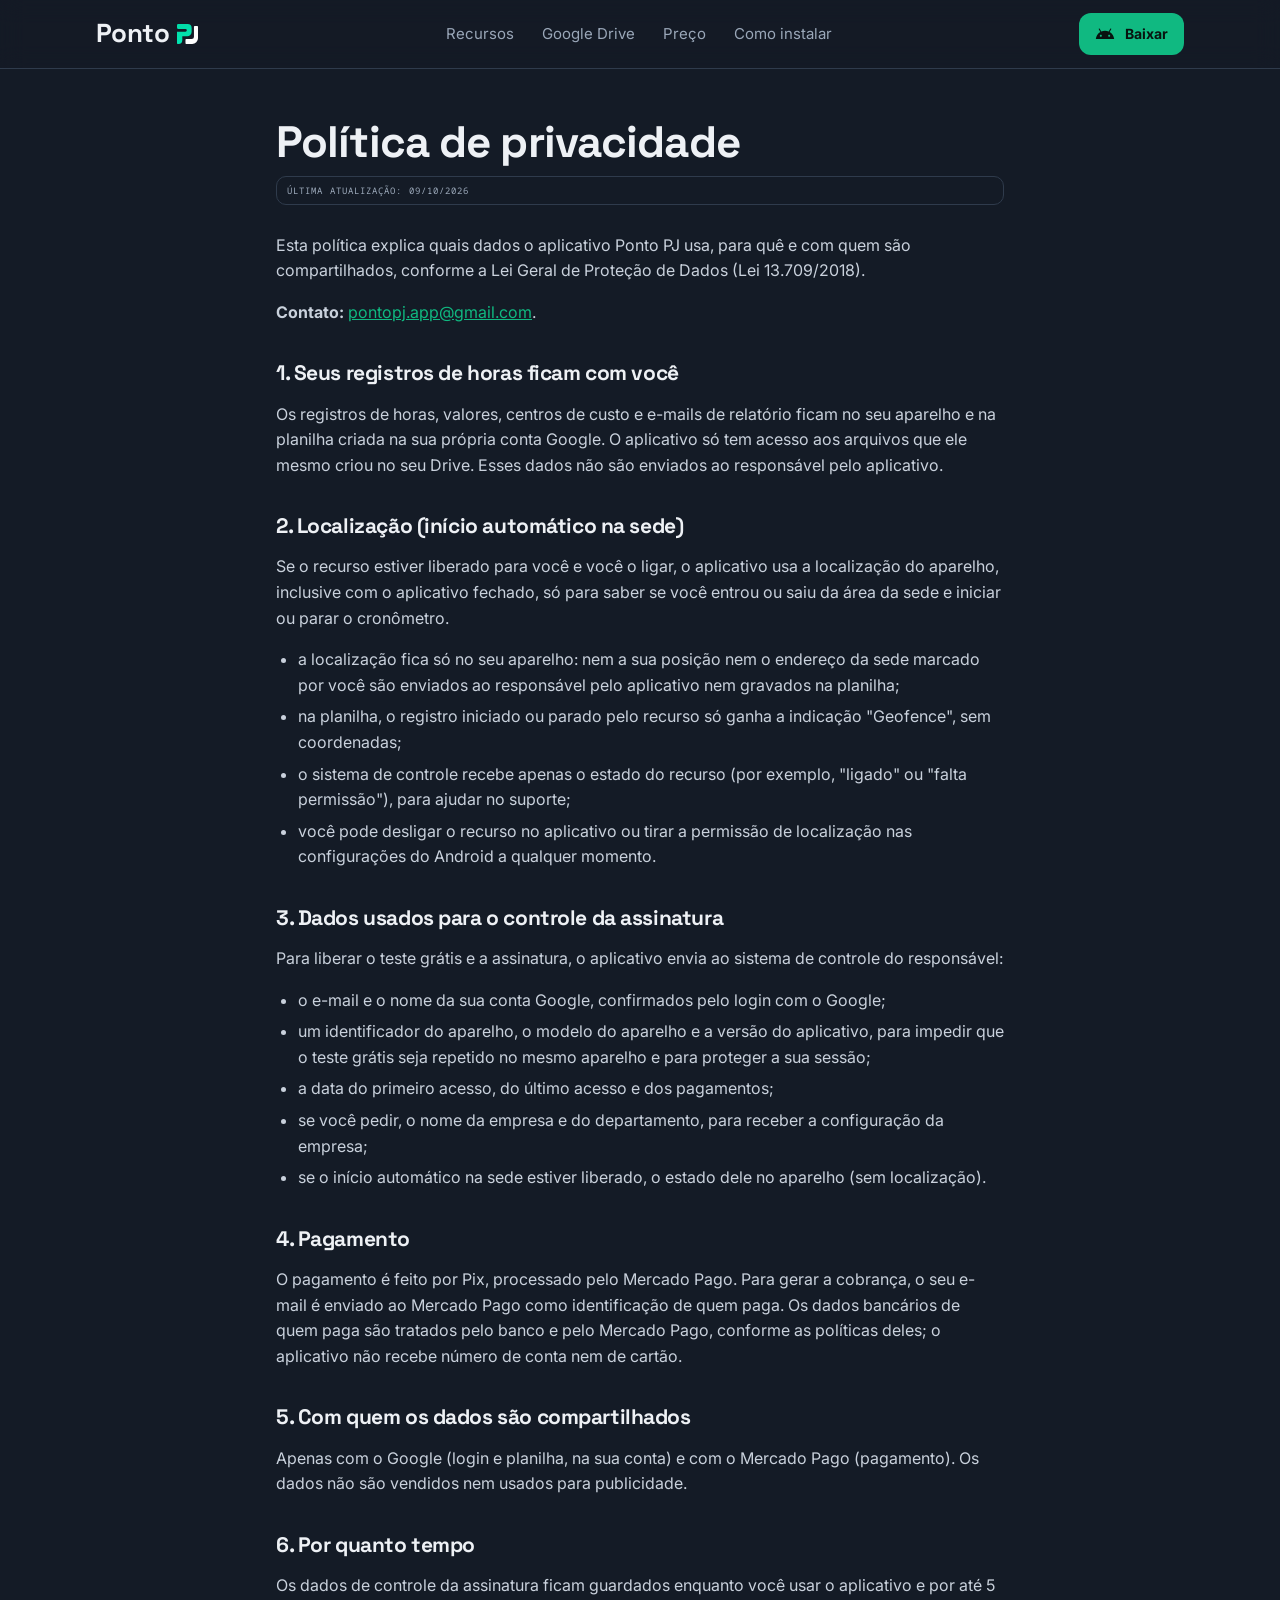
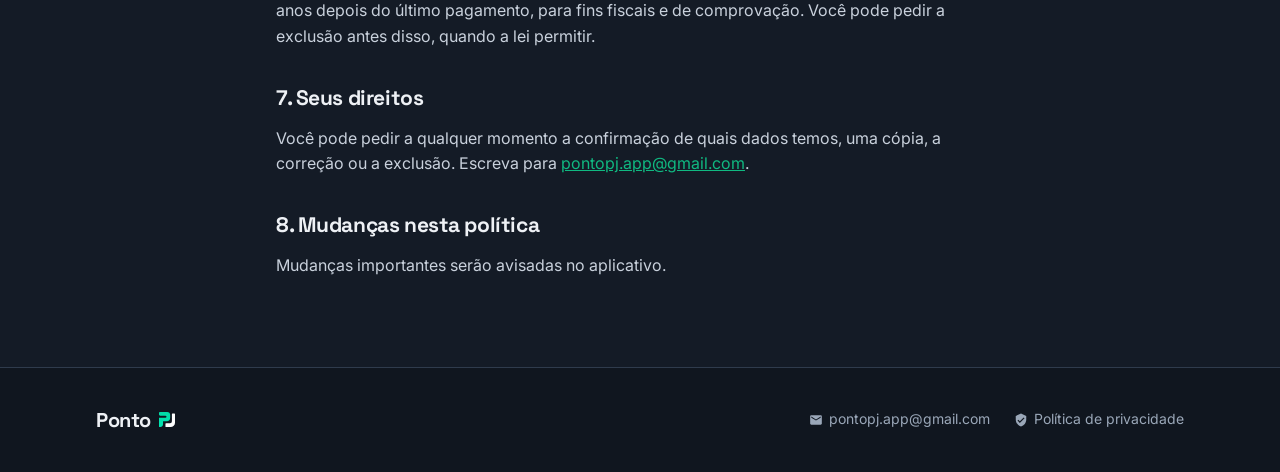
==== commit c93fe454: "Privacidade: tira o nome do responsável, fica só o e-mail de contato Co-Authored-By: Claude Opus 5.5" ====
--- a/privacidade.html
+++ b/privacidade.html
@@ -46,7 +46,7 @@
 
 <p>Esta política explica quais dados o aplicativo Ponto PJ usa, para quê e com quem são compartilhados,
   conforme a Lei Geral de Proteção de Dados (Lei 13.709/2018).</p>
-<p><b>Responsável:</b> Fábio Schmitt, contato <a href="mailto:pontopj.app@gmail.com">pontopj.app@gmail.com</a>.</p>
+<p><b>Contato:</b> <a href="mailto:pontopj.app@gmail.com">pontopj.app@gmail.com</a>.</p>
 
 <h2>1. Seus registros de horas ficam com você</h2>
 <p>Os registros de horas, valores, centros de custo e e-mails de relatório ficam no seu aparelho e na planilha
--- a/estilo.css
+++ b/estilo.css
@@ -65,12 +65,21 @@
 .abertura .lead { color: var(--ink-dim); font-size: 19px; max-width: 580px; margin: 0 0 32px; }
 .acoes { display: flex; flex-wrap: wrap; gap: 12px; }
 .nota { color: var(--ink-dim); font-size: 14px; margin-top: 14px; }
+/* Celular: Baixar e Como instalar com a largura toda, um embaixo do outro, e a versão centralizada;
+   o Baixar do fim da página também com a largura toda, como os cartões em volta */
+@media (max-width: 959px) {
+  .abertura .acoes { flex-direction: column; }
+  .abertura .acoes .botao, .baixar .botao { width: 100%; }
+  .abertura .nota.versao { text-align: center; }
+  .sem-gap .abertura .acoes > * { margin-right: 0; }
+}
 @media (max-width: 959px) { .abertura { padding-top: 28px; } .abertura .selo { margin-bottom: 14px; } .abertura h1 { margin-bottom: 12px; } .abertura .lead { font-size: 17px; margin-bottom: 0; } }
 
-/* Celular: a tela principal do app (activity_main.xml) */
+/* Celular: a tela principal do app (activity_main.xml), com as cores atuais do app (colors.xml) */
 .celular { justify-self: center; width: 100%; max-width: 340px; background: #0A0F16; border: 1px solid #344155; border-radius: 44px; padding: 10px;
   box-shadow: 0 40px 80px -30px rgba(0,0,0,.8), 0 0 0 6px #1A222E; }
-.tela { background: var(--bg); border-radius: 35px; overflow: hidden; height: 640px; position: relative; font-family: Roboto, system-ui, sans-serif; }
+.tela { --bg: #0B0F17; --panel: #131B2E; --panel2: #1B253A; --item: #0F1625; --line: #1E293B; --ink-dim: #94A3B8;
+  background: var(--bg); border-radius: 35px; overflow: hidden; height: 640px; position: relative; font-family: Roboto, system-ui, sans-serif; }
 .tela::after { content: ""; position: absolute; left: 0; right: 0; bottom: 0; height: 70px; background: linear-gradient(transparent, var(--bg)); }
 .barra-status { display: flex; justify-content: space-between; align-items: center; padding: 12px 22px 0; font-size: 12px; color: var(--ink); }
 .barra-status .camera { width: 10px; height: 10px; border-radius: 50%; background: #05080C; }
@@ -81,50 +90,60 @@
 .app-nome { font-family: var(--titulo); font-weight: 700; font-size: 23px; letter-spacing: -0.02em; line-height: 1; }
 .app-nome { display: flex; align-items: center; gap: 6.5px; }
 .app-nome img { height: 0.75em; width: auto; }
-/* Data de hoje numa aba presa ao cartão do relógio, como no app */
-.aba-data { display: inline-flex; align-items: center; gap: 6px; position: relative; z-index: 1; margin-bottom: -1px; padding: 6px 10px 7px;
-  background: var(--panel); border: 1px solid var(--line); border-bottom: 0; border-radius: 10px 10px 0 0;
-  font: 9px var(--mono); letter-spacing: .12em; color: var(--ink); text-transform: uppercase; }
-.aba-data svg { width: 10.5px; height: 10.5px; fill: var(--run); }
-.topo-relogio { display: flex; align-items: center; }
-.topo-relogio + .relogio { border-top-left-radius: 0; }
-/* Horas de hoje à direita da aba da data */
-.hoje { margin-left: auto; padding-right: 3px; font: 9px var(--mono); letter-spacing: .12em; color: var(--ink-dim); }
-.hoje b { margin-left: 6px; font-size: 11px; font-weight: 400; letter-spacing: 0; color: var(--ink); }
 .app-topo .botoes { margin-left: auto; display: flex; gap: 14px; padding-right: 6px; }
 .app-topo .botoes svg { width: 19px; height: 19px; fill: var(--ink-dim); }
 .card { background: var(--panel); border: 1px solid var(--line); border-radius: 13px; }
-.relogio { padding: 18px 12px; }
-.relogio .linha { display: flex; gap: 7px; }
-.inicio { flex: 1; background: var(--panel2); border: 1px solid var(--line); border-radius: 13px; padding: 7px 9px; display: flex; flex-direction: column; justify-content: center; }
+/* Data de hoje numa barra própria */
+.data { display: flex; align-items: center; gap: 6px; padding: 7px 10px; background: var(--item); border: 1px solid var(--line); border-radius: 10px;
+  font: 9px var(--mono); letter-spacing: .12em; color: var(--ink); text-transform: uppercase; }
+.data svg { width: 10.5px; height: 10.5px; fill: var(--run); }
+/* Início + relógio na mesma grade de 3 colunas dos locais: o Início alinha com Home Office e o relógio com Sede + Externo */
+.relogio, .locais { display: grid; grid-template-columns: repeat(3, minmax(0, 1fr)); grid-gap: 7px; gap: 7px; margin-top: 10px; }
+/* Início e relógio com a altura dos cartões dos locais */
+.relogio { height: 63px; }
+.inicio { background: var(--panel); border: 1px solid var(--line); border-radius: 12px; padding: 0 9px; display: flex; flex-direction: column; justify-content: center; }
 .inicio small { font-size: 10px; color: var(--ink-dim); }
 .inicio small svg { width: 10px; height: 10px; margin-left: 4px; vertical-align: -1px; fill: var(--run); }
 .inicio b { font: 700 19px var(--mono); color: var(--amber); }
-.punch { flex: 1.8; background: var(--stop-dim); border: 2px solid var(--stop); border-radius: 13px; padding: 7px 8px; text-align: center; }
+.punch { grid-column: span 2; background: var(--stop-dim); border: 2px solid var(--stop); border-radius: 13px; padding: 0 8px; text-align: center; display: flex; flex-direction: column; justify-content: center; }
 .punch small { display: block; font-size: 10px; color: var(--ink-dim); }
-.punch b { font: 700 23px var(--mono); }
-/* Local/Tipo: trilho escuro; o escolhido é uma pílula clara com o ícone verde e o nome em negrito */
-.locais { display: flex; gap: 3px; margin-top: 16px; padding: 3px; background: var(--bg); border-radius: 12px; }
-.locais div { flex: 1; text-align: center; padding: 7px 2px; border-radius: 9px; font-size: 11px; color: var(--ink-dim); line-height: 1.35; }
+.punch b { font: 700 23px/1.1 var(--mono); }
+/* Local/Tipo: três cartões; o escolhido com borda verde */
+.locais div { text-align: center; padding: 7px 2px; border-radius: 12px; font-size: 11px; color: var(--ink-dim); line-height: 1.35;
+  background: var(--panel); border: 1px solid var(--line); }
 .locais svg { display: block; margin: 0 auto 2px; width: 17px; height: 17px; fill: currentColor; }
-.locais em { font: normal 9px var(--mono); }
-.locais .on { background: var(--pilula); color: var(--ink); font-weight: 700; }
+.locais em { display: block; font: normal 9px var(--mono); }
+.locais .on { color: var(--ink); font-weight: 700; border-color: var(--run); }
 .locais .on svg { fill: var(--run); }
-.meses { display: flex; align-items: center; gap: 6px; margin-top: 12px; }
-.chip { font: 11px var(--mono); padding: 5px 11px; border-radius: 999px; background: var(--panel2); color: var(--ink-dim); }
+/* Meses e o Enviar num cartão */
+.meses { display: flex; align-items: center; gap: 4px; margin-top: 10px; padding: 5px; }
+.chip { font: 11px var(--mono); padding: 5px 9px; border-radius: 999px; color: var(--ink-dim); }
 .chip.on { background: var(--run); color: var(--bg); }
 .chip.enviar { margin-left: auto; background: var(--amber); color: var(--bg); font-weight: 700; display: flex; align-items: center; gap: 5px; }
 .chip.enviar svg { width: 12px; height: 12px; fill: var(--bg); }
-.mes { margin-top: 7px; padding: 11px 14px; display: flex; align-items: center; font-family: var(--mono); }
-.mes small { display: block; font-size: 9px; letter-spacing: .08em; color: var(--ink-dim); }
-.mes .h { font-size: 12px; }
-.mes .valor { margin-left: auto; text-align: right; }
-.mes .valor b { display: block; font-size: 16px; color: var(--run); }
-.hist { display: flex; justify-content: space-between; margin: 16px 2px 8px; font-size: 11px; }
-.hist b { color: var(--ink-dim); letter-spacing: .08em; }
-.hist span { font: 9px var(--mono); color: var(--ink-dim); }
-.reg { padding: 11px 12px; margin-bottom: 5px; font-size: 10px; color: var(--ink-dim); }
-.reg b { display: block; color: var(--ink); font-size: 12px; margin-bottom: 2px; }
+/* Cartão do mês: horas grandes, valor e previsão, HOJE à direita e a barra até a previsão */
+.mes { margin-top: 10px; padding: 11px 14px 12px; }
+.mes .topo { display: flex; justify-content: space-between; }
+.mes small { display: block; font-size: 9px; letter-spacing: .08em; color: var(--ink-dim); font-weight: 500; }
+.mes small b { margin-left: 5px; color: var(--ink); font: 9px var(--mono); }
+.mes .meio { display: flex; align-items: center; margin-top: 4px; }
+.mes .h { font-size: 22px; font-weight: 700; }
+.mes .h i { font-style: normal; font-size: 12px; color: var(--ink-dim); margin-left: 3px; }
+.mes .valor { margin-left: auto; text-align: right; font-family: var(--mono); }
+.mes .valor b { display: block; font-size: 14px; color: var(--run); }
+.mes .valor small { letter-spacing: 0; }
+.mes .barra { height: 3px; background: var(--bg); border-radius: 2px; margin-top: 9px; }
+.mes .barra span { display: block; width: 26%; height: 100%; background: var(--run); border-radius: 2px; }
+/* Histórico: os registros do dia num cartão só, com a data e o total do dia */
+.hist { margin-top: 10px; padding: 9px 8px 8px; border-radius: 15px; }
+.hist-topo { display: flex; justify-content: space-between; align-items: center; margin: 0 4px 7px; font-size: 12px; }
+.hist-topo b svg { width: 12px; height: 12px; fill: var(--run); margin-right: 5px; vertical-align: -2px; }
+.hist-topo span { font-size: 9px; color: var(--ink-dim); }
+.dia { background: var(--item); border: 1px solid var(--line); border-radius: 10px; }
+.dia-topo { display: flex; justify-content: space-between; padding: 6px 10px; border-bottom: 1px solid var(--line); font-size: 11px; }
+.reg { padding: 8px 10px; font-size: 10px; color: var(--ink-dim); }
+.reg + .reg { border-top: 1px solid var(--line); }
+.reg .cc { color: var(--ink); font-size: 11.5px; margin-bottom: 2px; }
 .reg .l { display: flex; justify-content: space-between; align-items: center; }
 .reg .v { font-family: var(--mono); color: var(--run); }
 .reg .d { font: 700 12px var(--mono); color: var(--amber); }
@@ -140,6 +159,8 @@
 .recurso.ambar .ic { background: var(--amber-dim); color: var(--amber); }
 .recurso h3 { font-size: 19px; margin-bottom: 8px; }
 .recurso p { color: var(--ink-dim); font-size: 15px; margin: 0; }
+.recurso .etiqueta { display: inline-block; margin-top: 12px; padding: 3px 10px; border-radius: 999px; font-size: 12px; font-weight: 600;
+  color: var(--ink-dim); border: 1px solid var(--line); }
 
 /* Google Drive */
 .drive { display: grid; gap: 40px; align-items: center; background: linear-gradient(135deg, var(--panel), var(--panel2)); border: 1px solid var(--line);
@@ -222,11 +243,9 @@
 .sem-gap .acoes > * { margin: 0 12px 12px 0; }
 .sem-gap .barra-status .icones svg + svg { margin-left: 5px; }
 .sem-gap .app-nome img { margin-left: 6.5px; }
-.sem-gap .aba-data span { margin: 0 6px; }
-.sem-gap .locais > * + * { margin-left: 3px; }
+.sem-gap .data span { margin-left: 6px; }
 .sem-gap .app-topo .botoes svg + svg { margin-left: 14px; }
-.sem-gap .relogio .linha > * + * { margin-left: 7px; }
-.sem-gap .meses > * + * { margin-left: 6px; }
+.sem-gap .meses > * + * { margin-left: 4px; }
 .sem-gap .meses > .enviar { margin-left: auto; }
 .sem-gap .chip.enviar svg { margin-right: 5px; }
 .sem-gap .lista li > svg { margin-right: 10px; }
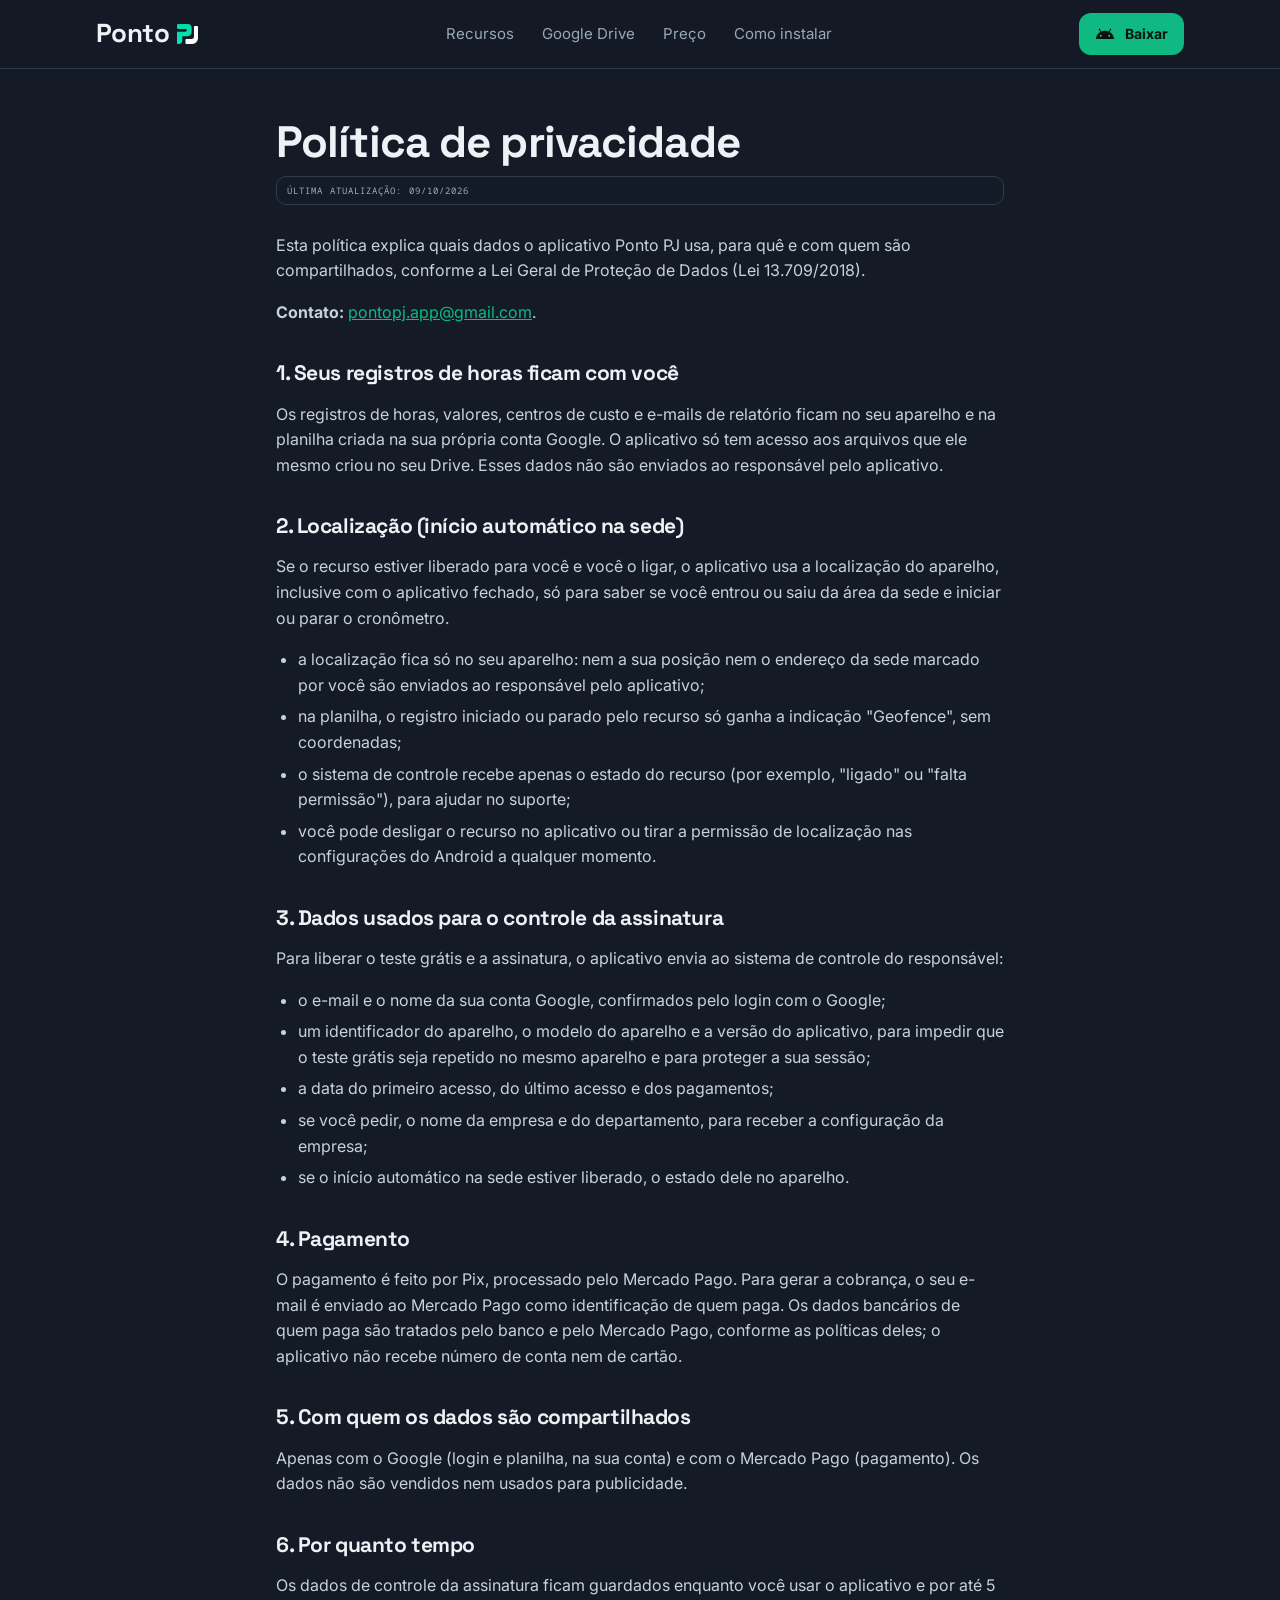
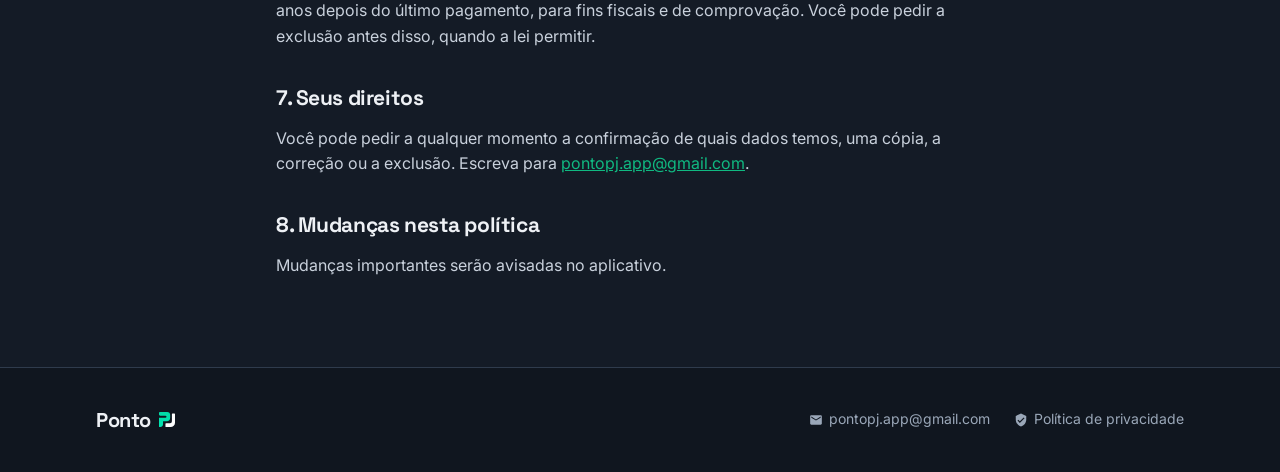
==== commit 7a86571a: "Privacidade: texto enxugado (sem a promessa sobre a planilha e sem "(sem localização)" no estado do " ====
--- a/privacidade.html
+++ b/privacidade.html
@@ -58,7 +58,7 @@
   com o aplicativo fechado, só para saber se você entrou ou saiu da área da sede e iniciar ou parar o cronômetro.</p>
 <ul>
   <li>a localização fica só no seu aparelho: nem a sua posição nem o endereço da sede marcado por você são
-    enviados ao responsável pelo aplicativo nem gravados na planilha;</li>
+    enviados ao responsável pelo aplicativo;</li>
   <li>na planilha, o registro iniciado ou parado pelo recurso só ganha a indicação "Geofence", sem coordenadas;</li>
   <li>o sistema de controle recebe apenas o estado do recurso (por exemplo, "ligado" ou "falta permissão"), para
     ajudar no suporte;</li>
@@ -74,7 +74,7 @@
     grátis seja repetido no mesmo aparelho e para proteger a sua sessão;</li>
   <li>a data do primeiro acesso, do último acesso e dos pagamentos;</li>
   <li>se você pedir, o nome da empresa e do departamento, para receber a configuração da empresa;</li>
-  <li>se o início automático na sede estiver liberado, o estado dele no aparelho (sem localização).</li>
+  <li>se o início automático na sede estiver liberado, o estado dele no aparelho.</li>
 </ul>
 
 <h2>4. Pagamento</h2>
